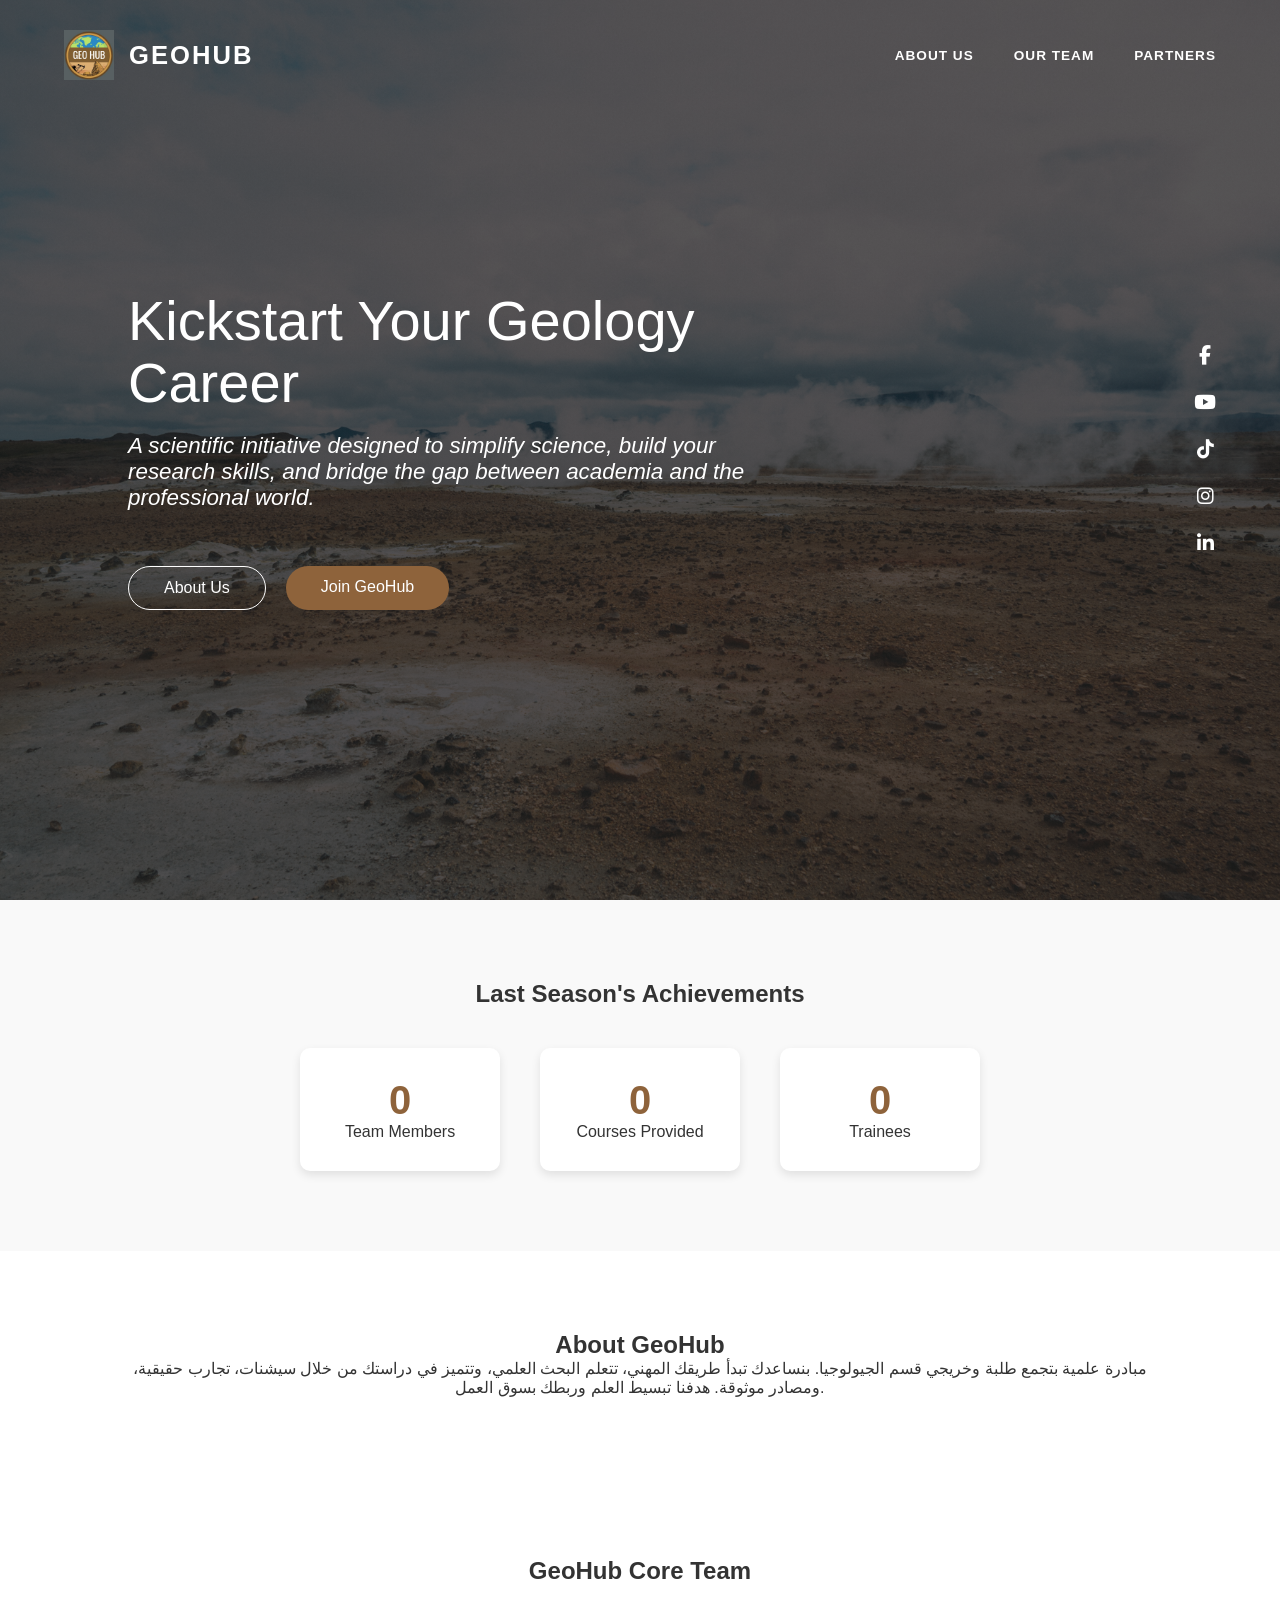
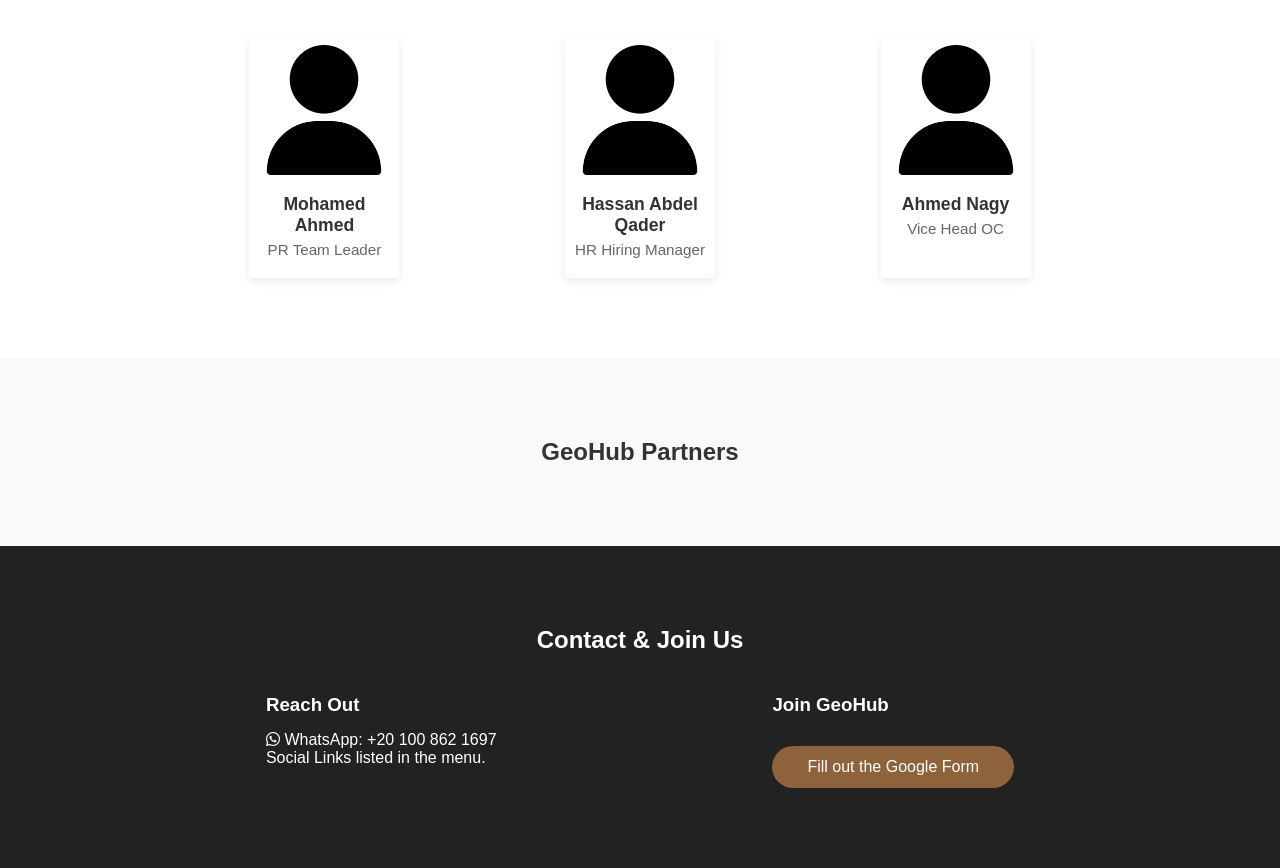
==== index.html @ 2fdb98d0 "Update" ====
<!doctype html>
<html lang="en">
  <head>
    <meta charset="UTF-8" />
    <meta name="viewport" content="width=device-width, initial-scale=1.0" />
    <title>GeoHub</title>
    <link rel="stylesheet" href="style.css" />
    <link
      rel="stylesheet"
      href="https://cdnjs.cloudflare.com/ajax/libs/font-awesome/6.4.0/css/all.min.css"
    />
  </head>
  <body>
    <section class="hero" id="home">
      <header class="navbar">
        <div class="logo-container">
          <img src="assets/logo.png" alt="GeoHub Logo" class="logo" />
          <span class="brand-name">GEOHUB</span>
        </div>

        <nav>
          <ul>
            <li><a href="#about">ABOUT US</a></li>
            <li><a href="#team">OUR TEAM</a></li>
            <li><a href="#partners">PARTNERS</a></li>
          </ul>
        </nav>
      </header>

      <div class="hero-content">
        <h1>Kickstart Your Geology Career</h1>
        <p>
          A scientific initiative designed to simplify science, build your
          research skills, and bridge the gap between academia and the
          professional world.
        </p>
        <div class="hero-buttons">
          <a href="#about" class="btn btn-outline">About Us</a>
          <a href="#join" class="btn btn-solid">Join GeoHub</a>
        </div>
      </div>

      <div class="social-sidebar">
        <a href="https://www.facebook.com/profile.php?id=61573120872446"
          ><i class="fab fa-facebook-f"></i
        ></a>
        <a href="https://www.youtube.com/@geohub-t8i"
          ><i class="fab fa-youtube"></i
        ></a>
        <a href="https://www.tiktok.com/@geohubpage?_r=1&_t=ZS-93oJaOiJ4p3"
          ><i class="fab fa-tiktok"></i
        ></a>
        <a href="https://www.instagram.com/geohubpage_"
          ><i class="fab fa-instagram"></i
        ></a>
        <a
          href="https://www.linkedin.com/company/geohub-page/posts/?feedView=all"
          ><i class="fab fa-linkedin-in"></i
        ></a>
      </div>
    </section>

    <section id="achievements" class="content-section">
      <h2>Last Season's Achievements</h2>
      <div class="stats-grid">
        <div class="stat-card">
          <h3>0</h3>
          <p>Team Members</p>
        </div>
        <div class="stat-card">
          <h3>0</h3>
          <p>Courses Provided</p>
        </div>
        <div class="stat-card">
          <h3>0</h3>
          <p>Trainees</p>
        </div>
      </div>
    </section>

    <section id="about" class="content-section bg-light">
      <h2>About GeoHub</h2>
      <p>
        مبادرة علمية بتجمع طلبة وخريجي قسم الجيولوجيا. بنساعدك تبدأ طريقك
        المهني، تتعلم البحث العلمي، وتتميز في دراستك من خلال سيشنات، تجارب
        حقيقية، ومصادر موثوقة. هدفنا تبسيط العلم وربطك بسوق العمل.
      </p>
    </section>

    <section id="team" class="content-section bg-light">
      <h2>GeoHub Core Team</h2>

      <div class="team-grid">
        <div class="team-card">
          <img src="assets/member.png" alt="Nour Daklash" />
          <div class="card-info">
            <p class="member-name">Mohamed Ahmed</p>
            <p class="member-role">PR Team Leader</p>
          </div>
        </div>

        <div class="team-card">
          <img src="assets/member.png" alt="Hassan Abdel Qader" />
          <div class="card-info">
            <p class="member-name">Hassan Abdel Qader</p>
            <p class="member-role">HR Hiring Manager</p>
          </div>
        </div>

        <div class="team-card">
          <img src="assets/member.png" alt="Ahmed Nagy" />
          <div class="card-info">
            <p class="member-name">Ahmed Nagy</p>
            <p class="member-role">Vice head OC</p>
          </div>
        </div>
      </div>
    </section>

    <section id="partners" class="content-section">
      <h2>GeoHub Partners</h2>
      <p></p>
    </section>

    <section id="join" class="content-section bg-dark">
      <h2>Contact & Join Us</h2>
      <div class="contact-container">
        <div class="contact-info">
          <h3>Reach Out</h3>
          <p><i class="fab fa-whatsapp"></i> WhatsApp: +20 100 862 1697</p>
          <p>Social Links listed in the menu.</p>
        </div>
        <div class="join-form">
          <h3>Join GeoHub</h3>
          <a href="YOUR_GOOGLE_FORM_LINK" target="_blank" class="btn btn-solid"
            >Fill out the Google Form</a
          >
        </div>
      </div>
    </section>

    <script src="script.js"></script>
  </body>
</html>
---- style.css ----
/* --- GEOHUB COLOR PALETTE --- */
:root {
  --geo-brown: #8e633b; /* Primary text banner background from logo */
  --geo-brown-dark: #664629; /* Darker brown for hover states */
  --geo-green: #85c341; /* Globe green */
  --geo-tan: #d2a77a; /* Desert sand */
  --text-light: #ffffff;
  --dark-overlay: rgba(30, 30, 30, 0.75);
}

/* --- BASE STYLES --- */
* {
  margin: 0;
  padding: 0;
  box-sizing: border-box;
  font-family: "Segoe UI", Roboto, Helvetica, Arial, sans-serif;
}

html {
  scroll-behavior: smooth;
}

body {
  background-color: #f9f9f9;
  color: #333;
}

/* --- HERO SECTION --- */
.hero {
  height: 100vh;
  /* Add a background image to your assets folder to complete this look */
  background:
    linear-gradient(var(--dark-overlay), var(--dark-overlay)),
    url("assets/hero-bg.jpg") center/cover no-repeat;
  background-color: #2c2c2c; /* Fallback color */
  position: relative;
  display: flex;
  align-items: center;
  padding: 0 10%;
}

/* --- NAVBAR --- */
.navbar {
  position: absolute;
  top: 0;
  left: 0;
  width: 100%;
  display: flex;
  justify-content: space-between;
  align-items: center;
  padding: 30px 5%;
  z-index: 100;
}

.logo-container {
  display: flex;
  align-items: center;
  gap: 15px;
  color: var(--text-light);
}

.logo {
  height: 50px;
  width: auto;
}

.brand-name {
  font-size: 1.6rem;
  font-weight: 600;
  letter-spacing: 2px;
}

nav ul {
  display: flex;
  list-style: none;
  gap: 40px;
}

nav a {
  text-decoration: none;
  color: var(--text-light);
  font-weight: 600;
  font-size: 0.85rem;
  letter-spacing: 1px;
  transition: color 0.3s ease;
}

nav a:hover {
  color: var(--geo-brown); /* Replaces the pink hover from the reference */
}

.search-icon i {
  color: var(--text-light);
  font-size: 1.3rem;
  cursor: pointer;
  transition: color 0.3s ease;
}

.search-icon i:hover {
  color: var(--geo-brown);
}

/* --- HERO CONTENT --- */
.hero-content {
  max-width: 650px;
  color: var(--text-light);
  z-index: 10;
}

.hero-content h1 {
  font-size: 3.5rem;
  font-weight: 400;
  margin-bottom: 20px;
  line-height: 1.1;
}

.hero-content p {
  font-size: 1.4rem;
  font-style: italic;
  margin-bottom: 40px;
  font-weight: 300;
}

.hero-buttons {
  display: flex;
  gap: 20px;
}

.btn {
  display: inline-block; /* This fixes the overlap */
  margin-top: 15px; /* Adds breathing room above the button */
  padding: 12px 35px;
  border-radius: 30px;
  text-decoration: none;
  font-weight: 500;
  font-size: 1rem;
  transition: all 0.3s ease;
  cursor: pointer;
}

.contact-info h3,
.join-form h3 {
  margin-bottom: 15px;
}

.btn-outline {
  border: 1px solid var(--text-light);
  color: var(--text-light);
  background: transparent;
}

.btn-outline:hover {
  background: var(--text-light);
  color: var(--geo-brown-dark);
}

.btn-solid {
  background: var(--geo-brown);
  color: var(--text-light);
  border: none;
}

.btn-solid:hover {
  background: var(--geo-brown-dark);
}

/* --- SOCIAL SIDEBAR --- */
.social-sidebar {
  position: absolute;
  right: 5%;
  top: 50%;
  transform: translateY(-50%);
  display: flex;
  flex-direction: column;
  gap: 25px;
  z-index: 10;
}

.social-sidebar a {
  color: var(--text-light);
  font-size: 1.2rem;
  text-align: center;
  transition: color 0.3s ease;
}

.social-sidebar a:hover {
  color: var(--geo-brown);
}

/* --- CONTENT SECTIONS SKELETON --- */
.content-section {
  padding: 80px 10%;
  text-align: center;
}

.bg-light {
  background-color: #fff;
}
.bg-dark {
  background-color: #222;
  color: #fff;
}

.stats-grid {
  display: flex;
  justify-content: center;
  gap: 40px;
  margin-top: 40px;
}

.stat-card {
  background: #fff;
  padding: 30px;
  border-radius: 10px;
  box-shadow: 0 4px 10px rgba(0, 0, 0, 0.1);
  min-width: 200px;
}

.stat-card h3 {
  font-size: 2.5rem;
  color: var(--geo-brown);
}

.contact-container {
  display: flex;
  justify-content: space-around;
  margin-top: 40px;
  text-align: left;
}

/* --- OUR TEAM SECTION (Right-Sized cards) --- */
.team-grid {
  display: grid;
  /* Lower the minmax to make cards scale down */
  grid-template-columns: repeat(auto-fit, minmax(150px, 1fr));
  gap: 25px; /* Slightly tighter gap */
  margin-top: 50px;
  padding: 0 5%;
}

.team-card {
  background-color: #ffffff;
  /* top/sides, bottom padding */
  padding: 10px 10px 20px 10px;
  box-shadow: 0 4px 10px rgba(0, 0, 0, 0.08);
  border-radius: 4px;
  text-align: center;
  transition:
    transform 0.3s ease,
    box-shadow 0.3s ease;

  max-width: 150px;
  height: auto; /* <-- This lets the white card expand to fit the text */
  margin: 0 auto;
}

/* Adds a slight lift effect when you hover over a card */
.team-card:hover {
  transform: translateY(-3px); /* Subtle lift */
  box-shadow: 0 8px 15px rgba(0, 0, 0, 0.15);
}

.team-card img {
  /* Scale the image significantly within the card */
  width: 100%;
  aspect-ratio: 1 / 1;
  object-fit: cover;
  border-radius: 2px;
  margin-bottom: 10px; /* Reduced margin */
}

.member-name {
  font-weight: 700;
  font-size: 0.9rem; /* Smaller font for a smaller card */
  color: #333;
  margin-bottom: 3px;
}

.member-role {
  font-weight: 400;
  font-size: 0.8rem; /* Smaller font for a smaller card */
  color: #666;
  text-transform: capitalize;
}
/* Adds a slight lift effect when you hover over a card */
.team-card:hover {
  transform: translateY(-5px);
  box-shadow: 0 8px 15px rgba(0, 0, 0, 0.15);
}

.team-card img {
  width: 100%;
  aspect-ratio: 1 / 1; /* Forces the image into a perfect square */
  object-fit: cover; /* Ensures the image fills the square without stretching */
  border-radius: 2px;
  margin-bottom: 15px;
}

.member-name {
  font-weight: 700; /* Bold */
  font-size: 1.1rem;
  color: #333;
  margin-bottom: 5px;
}

.member-role {
  font-weight: 400; /* Normal */
  font-size: 0.95rem;
  color: #666;
  text-transform: capitalize;
}

/* =========================================
   RESPONSIVE DESIGN (Tablets & Phones)
   ========================================= */
@media (max-width: 768px) {
  /* Reduce overall page padding so content isn't squeezed */
  .hero,
  .content-section {
    padding-left: 5%;
    padding-right: 5%;
  }

  /* Make the Navbar stack vertically */
  .navbar {
    flex-direction: column;
    gap: 20px;
    padding-top: 20px;
  }

  /* Shrink Hero Text */
  .hero-content h1 {
    font-size: 2.2rem;
    margin-top: 80px; /* Pushes text down below the stacked navbar */
  }

  .hero-content p {
    font-size: 1.1rem;
    margin-bottom: 25px;
  }

  /* Stack Hero Buttons */
  .hero-buttons {
    flex-direction: column;
    gap: 15px;
  }

  .btn {
    width: 100%;
    text-align: center;
  }

  /* Move the Social Sidebar from the right edge to the bottom middle */
  .social-sidebar {
    top: auto;
    bottom: 30px;
    right: 50%;
    transform: translateX(50%);
    flex-direction: row;
    gap: 20px;
  }

  /* Stack the Achievement Stats */
  .stats-grid {
    flex-direction: column;
    align-items: center;
    gap: 20px;
  }

  .stat-card {
    width: 100%;
    max-width: 300px; /* Keeps cards from stretching too wide on phones */
  }

  /* Stack the Contact Form and Info */
  .contact-container {
    flex-direction: column;
    gap: 40px;
    text-align: center;
  }

  /* Team Grid is already using auto-fit, but let's tighten the gap for mobile */
  .team-grid {
    gap: 15px;
  }
}
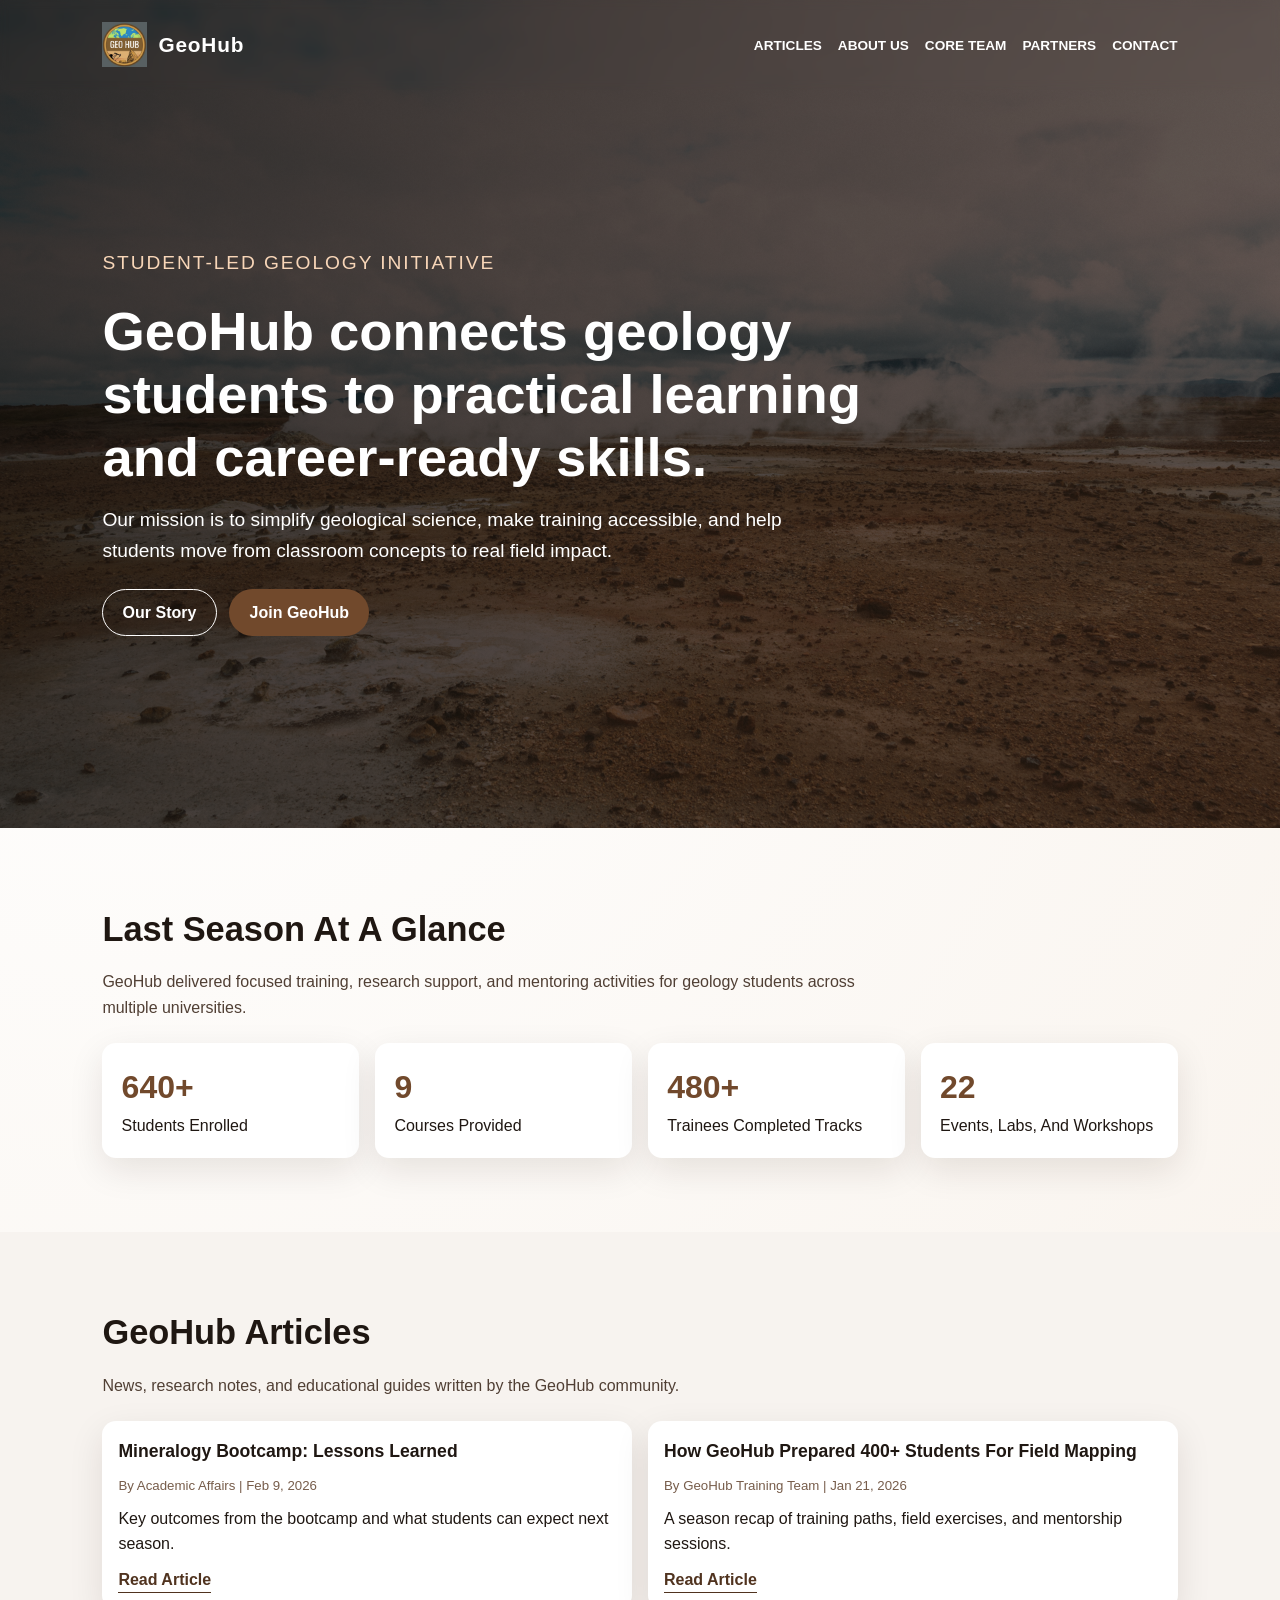
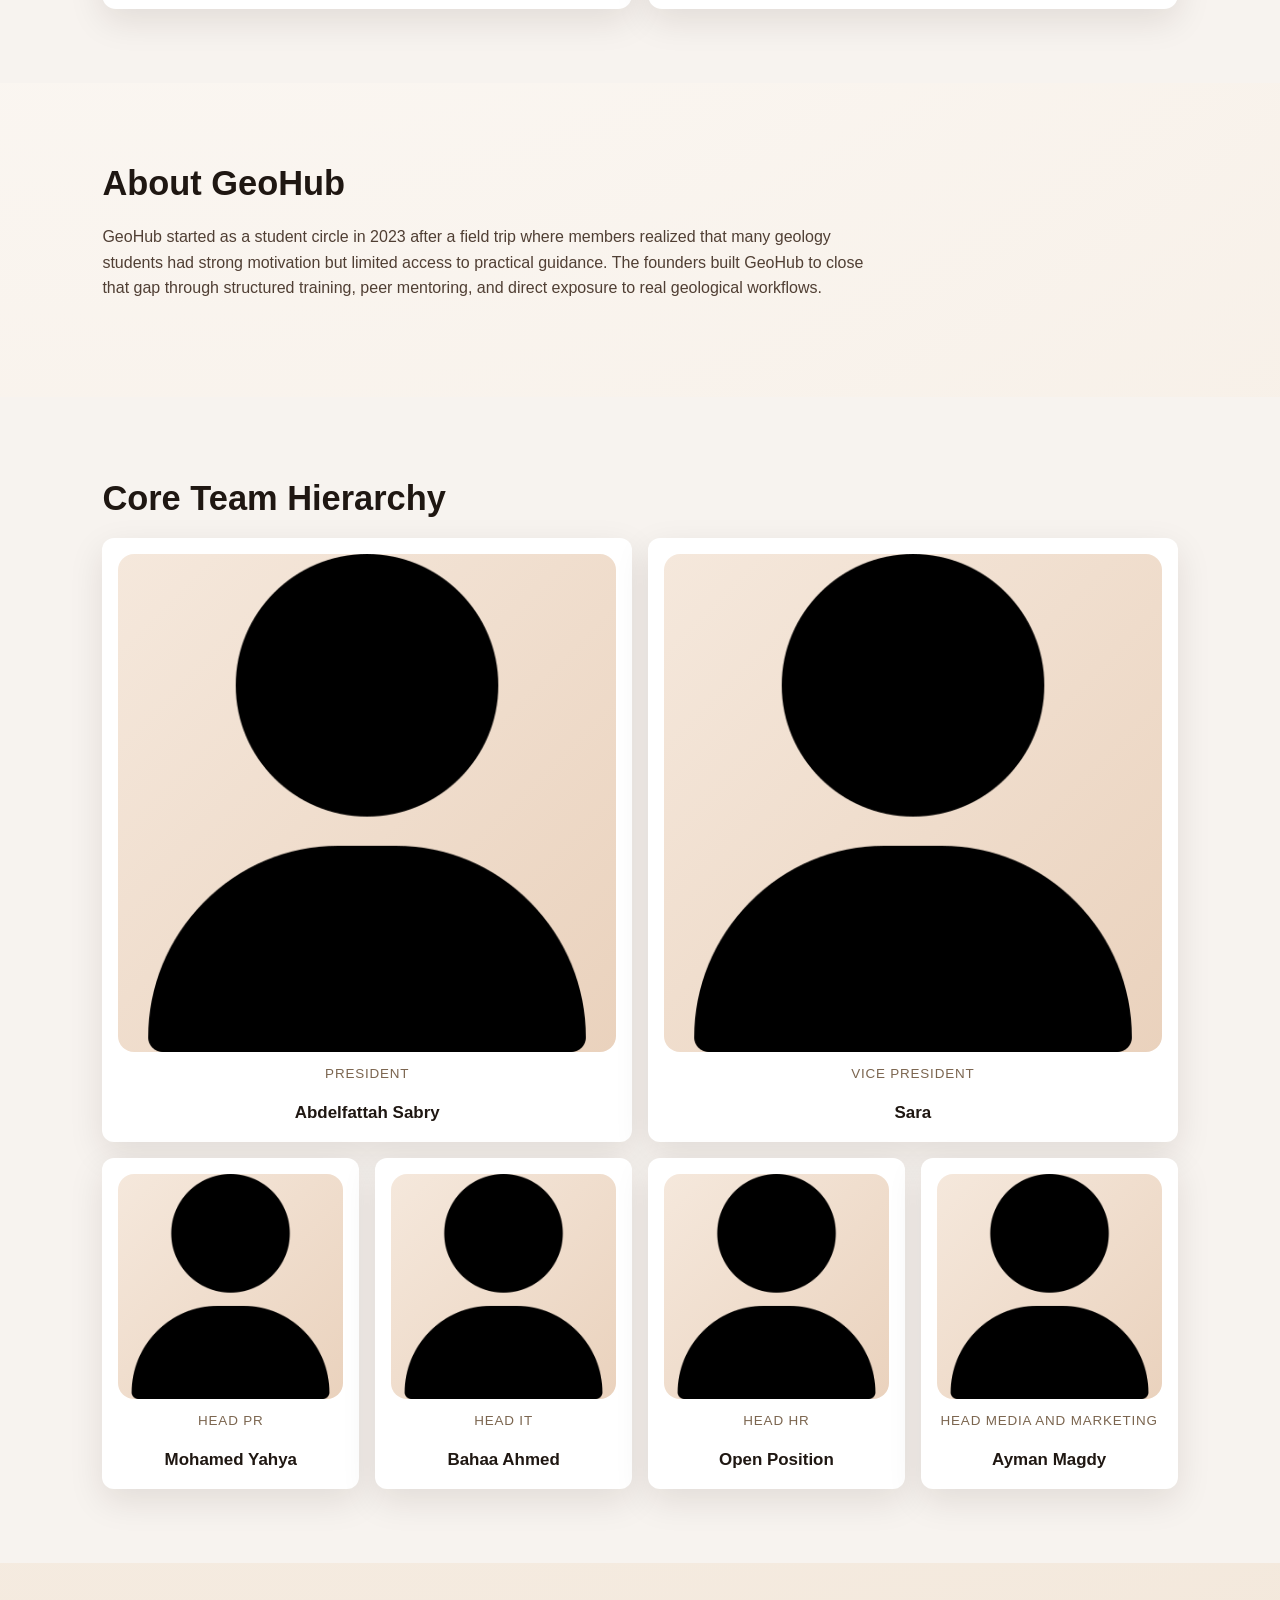
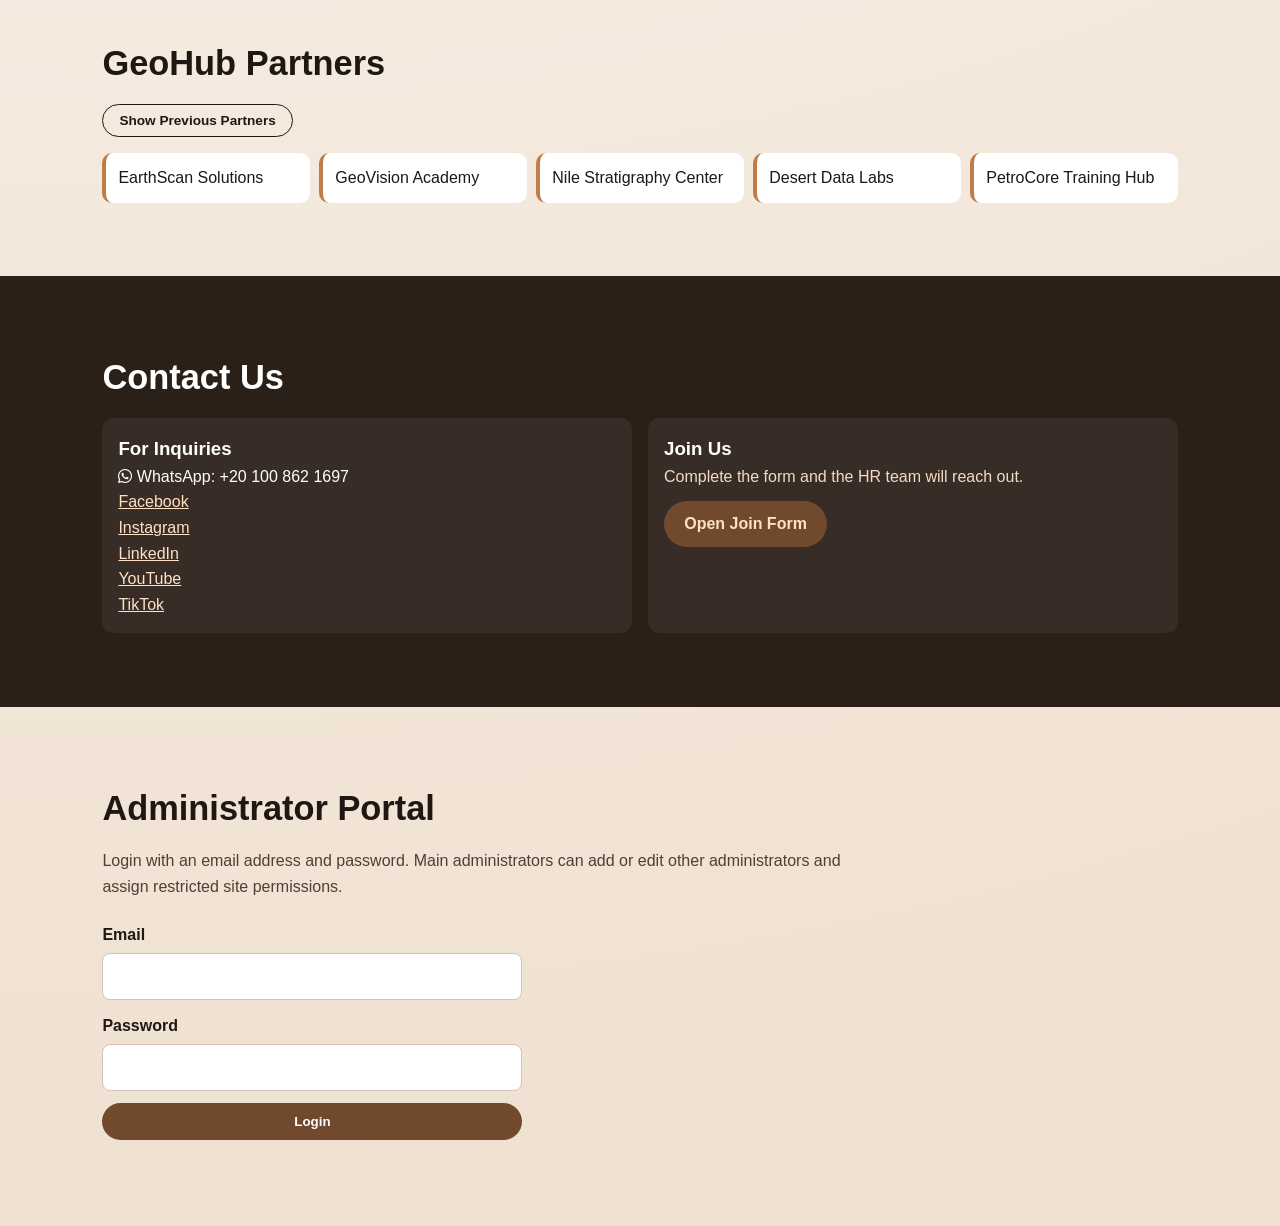
==== commit 71044b9b: "changes in admin privileges" ====
--- a/index.html
+++ b/index.html
@@ -15,126 +15,368 @@
       <header class="navbar">
         <div class="logo-container">
           <img src="assets/logo.png" alt="GeoHub Logo" class="logo" />
-          <span class="brand-name">GEOHUB</span>
+          <span class="brand-name">GeoHub</span>
         </div>
 
         <nav>
           <ul>
-            <li><a href="#about">ABOUT US</a></li>
-            <li><a href="#team">OUR TEAM</a></li>
-            <li><a href="#partners">PARTNERS</a></li>
+            <li><a href="#articles">Articles</a></li>
+            <li><a href="#about">About Us</a></li>
+            <li><a href="#team">Core Team</a></li>
+            <li><a href="#partners">Partners</a></li>
+            <li><a href="#contact">Contact</a></li>
           </ul>
         </nav>
       </header>
 
       <div class="hero-content">
-        <h1>Kickstart Your Geology Career</h1>
+        <p class="eyebrow">Student-Led Geology Initiative</p>
+        <h1>
+          GeoHub connects geology students to practical learning and
+          career-ready skills.
+        </h1>
         <p>
-          A scientific initiative designed to simplify science, build your
-          research skills, and bridge the gap between academia and the
-          professional world.
+          Our mission is to simplify geological science, make training
+          accessible, and help students move from classroom concepts to real
+          field impact.
         </p>
         <div class="hero-buttons">
-          <a href="#about" class="btn btn-outline">About Us</a>
+          <a href="#about" class="btn btn-outline">Our Story</a>
           <a href="#join" class="btn btn-solid">Join GeoHub</a>
         </div>
       </div>
-
-      <div class="social-sidebar">
-        <a href="https://www.facebook.com/profile.php?id=61573120872446"
-          ><i class="fab fa-facebook-f"></i
-        ></a>
-        <a href="https://www.youtube.com/@geohub-t8i"
-          ><i class="fab fa-youtube"></i
-        ></a>
-        <a href="https://www.tiktok.com/@geohubpage?_r=1&_t=ZS-93oJaOiJ4p3"
-          ><i class="fab fa-tiktok"></i
-        ></a>
-        <a href="https://www.instagram.com/geohubpage_"
-          ><i class="fab fa-instagram"></i
-        ></a>
-        <a
-          href="https://www.linkedin.com/company/geohub-page/posts/?feedView=all"
-          ><i class="fab fa-linkedin-in"></i
-        ></a>
+    </section>
+
+    <section id="achievements" class="content-section">
+      <h2>Last Season At A Glance</h2>
+      <p class="section-copy">
+        GeoHub delivered focused training, research support, and mentoring
+        activities for geology students across multiple universities.
+      </p>
+      <div id="stats-grid" class="stats-grid"></div>
+    </section>
+
+    <section id="articles" class="content-section bg-light">
+      <div class="section-header">
+        <h2>GeoHub Articles</h2>
+        <p class="section-copy">
+          News, research notes, and educational guides written by the GeoHub
+          community.
+        </p>
       </div>
-    </section>
-
-    <section id="achievements" class="content-section">
-      <h2>Last Season's Achievements</h2>
-      <div class="stats-grid">
-        <div class="stat-card">
-          <h3>0</h3>
-          <p>Team Members</p>
-        </div>
-        <div class="stat-card">
-          <h3>0</h3>
-          <p>Courses Provided</p>
-        </div>
-        <div class="stat-card">
-          <h3>0</h3>
-          <p>Trainees</p>
-        </div>
-      </div>
-    </section>
-
-    <section id="about" class="content-section bg-light">
+      <div id="articles-list" class="articles-grid"></div>
+      <p id="no-articles" class="muted" hidden>No articles published yet.</p>
+    </section>
+
+    <section id="about" class="content-section">
       <h2>About GeoHub</h2>
-      <p>
-        مبادرة علمية بتجمع طلبة وخريجي قسم الجيولوجيا. بنساعدك تبدأ طريقك
-        المهني، تتعلم البحث العلمي، وتتميز في دراستك من خلال سيشنات، تجارب
-        حقيقية، ومصادر موثوقة. هدفنا تبسيط العلم وربطك بسوق العمل.
+      <p class="section-copy">
+        GeoHub started as a student circle in 2023 after a field trip where
+        members realized that many geology students had strong motivation but
+        limited access to practical guidance. The founders built GeoHub to close
+        that gap through structured training, peer mentoring, and direct
+        exposure to real geological workflows.
       </p>
     </section>
 
     <section id="team" class="content-section bg-light">
-      <h2>GeoHub Core Team</h2>
-
-      <div class="team-grid">
-        <div class="team-card">
-          <img src="assets/member.png" alt="Nour Daklash" />
-          <div class="card-info">
-            <p class="member-name">Mohamed Ahmed</p>
-            <p class="member-role">PR Team Leader</p>
-          </div>
-        </div>
-
-        <div class="team-card">
-          <img src="assets/member.png" alt="Hassan Abdel Qader" />
-          <div class="card-info">
-            <p class="member-name">Hassan Abdel Qader</p>
-            <p class="member-role">HR Hiring Manager</p>
-          </div>
-        </div>
-
-        <div class="team-card">
-          <img src="assets/member.png" alt="Ahmed Nagy" />
-          <div class="card-info">
-            <p class="member-name">Ahmed Nagy</p>
-            <p class="member-role">Vice head OC</p>
-          </div>
-        </div>
-      </div>
+      <h2>Core Team Hierarchy</h2>
+      <div id="team-grid" class="team-grid"></div>
     </section>
 
     <section id="partners" class="content-section">
       <h2>GeoHub Partners</h2>
-      <p></p>
-    </section>
-
-    <section id="join" class="content-section bg-dark">
-      <h2>Contact & Join Us</h2>
+      <button
+        id="partners-toggle"
+        class="btn btn-outline btn-small"
+        type="button"
+        aria-expanded="false"
+      >
+        Show Previous Partners
+      </button>
+      <ul id="partners-list" class="partners-list" hidden>
+        <li>EarthScan Solutions</li>
+        <li>GeoVision Academy</li>
+        <li>Nile Stratigraphy Center</li>
+        <li>Desert Data Labs</li>
+        <li>PetroCore Training Hub</li>
+      </ul>
+    </section>
+
+    <section id="contact" class="content-section bg-dark">
+      <h2>Contact Us</h2>
       <div class="contact-container">
         <div class="contact-info">
-          <h3>Reach Out</h3>
+          <h3>For Inquiries</h3>
           <p><i class="fab fa-whatsapp"></i> WhatsApp: +20 100 862 1697</p>
-          <p>Social Links listed in the menu.</p>
-        </div>
-        <div class="join-form">
-          <h3>Join GeoHub</h3>
-          <a href="YOUR_GOOGLE_FORM_LINK" target="_blank" class="btn btn-solid"
-            >Fill out the Google Form</a
+          <p>
+            <a
+              href="https://www.facebook.com/profile.php?id=61573120872446"
+              target="_blank"
+              rel="noreferrer"
+              >Facebook</a
+            >
+          </p>
+          <p>
+            <a
+              href="https://www.instagram.com/geohubpage_"
+              target="_blank"
+              rel="noreferrer"
+              >Instagram</a
+            >
+          </p>
+          <p>
+            <a
+              href="https://www.linkedin.com/company/geohub-page/posts/?feedView=all"
+              target="_blank"
+              rel="noreferrer"
+              >LinkedIn</a
+            >
+          </p>
+          <p>
+            <a
+              href="https://www.youtube.com/@geohub-t8i"
+              target="_blank"
+              rel="noreferrer"
+              >YouTube</a
+            >
+          </p>
+          <p>
+            <a
+              href="https://www.tiktok.com/@geohubpage?_r=1&_t=ZS-93oJaOiJ4p3"
+              target="_blank"
+              rel="noreferrer"
+              >TikTok</a
+            >
+          </p>
+        </div>
+        <div id="join" class="join-form">
+          <h3>Join Us</h3>
+          <p class="muted-light">
+            Complete the form and the HR team will reach out.
+          </p>
+          <a
+            href="https://forms.gle/example"
+            target="_blank"
+            rel="noreferrer"
+            class="btn btn-solid"
+            >Open Join Form</a
           >
+        </div>
+      </div>
+    </section>
+
+    <section id="admin" class="content-section">
+      <h2>Administrator Portal</h2>
+      <p class="section-copy">
+        Login with an email address and password. Main administrators can add or
+        edit other administrators and assign restricted site permissions.
+      </p>
+
+      <form id="admin-login" class="admin-login" autocomplete="off">
+        <label>
+          Email
+          <input type="email" id="admin-email" required />
+        </label>
+        <label>
+          Password
+          <input type="password" id="admin-password" required />
+        </label>
+        <button class="btn btn-solid" type="submit">Login</button>
+        <p id="login-message" class="muted"></p>
+      </form>
+
+      <div id="admin-panel" class="admin-panel" hidden>
+        <div class="admin-head">
+          <div>
+            <h3>Administrator Dashboard</h3>
+            <p id="admin-session-summary" class="muted"></p>
+          </div>
+          <button
+            id="logout-admin"
+            class="btn btn-outline btn-small"
+            type="button"
+          >
+            Logout
+          </button>
+        </div>
+        <div id="admin-permissions" class="permission-badges"></div>
+
+        <div class="admin-dashboard">
+          <section id="admin-admins-section" class="admin-card" hidden>
+            <div class="section-header">
+              <div>
+                <h3>Manage Administrators</h3>
+                <p class="section-copy">
+                  Only the two main administrators can create or edit other
+                  administrators.
+                </p>
+              </div>
+            </div>
+            <form id="admin-form" class="admin-form" autocomplete="off">
+              <input type="hidden" id="admin-record-id" />
+              <label>
+                Full Name
+                <input type="text" id="admin-name" required />
+              </label>
+              <label>
+                Email
+                <input type="email" id="admin-email-input" required />
+              </label>
+              <label>
+                Password
+                <input type="password" id="admin-new-password" />
+              </label>
+              <div class="permission-grid" id="permission-grid">
+                <label
+                  ><input type="checkbox" id="perm-articles" /> Articles</label
+                >
+                <label
+                  ><input type="checkbox" id="perm-stats" /> Statistics</label
+                >
+                <label
+                  ><input type="checkbox" id="perm-team" /> Team
+                  hierarchy</label
+                >
+                <label
+                  ><input type="checkbox" id="perm-partners" /> Partners</label
+                >
+              </div>
+              <div class="form-actions">
+                <button class="btn btn-solid" type="submit">
+                  Save Administrator
+                </button>
+                <button
+                  id="reset-admin-form"
+                  class="btn btn-outline"
+                  type="button"
+                >
+                  Clear
+                </button>
+              </div>
+              <p id="admin-form-message" class="muted"></p>
+            </form>
+            <h3>Current Administrators</h3>
+            <ul id="admin-list" class="admin-list"></ul>
+          </section>
+
+          <section id="admin-articles-section" class="admin-card" hidden>
+            <div class="section-header">
+              <div>
+                <h3>Manage Articles</h3>
+                <p class="section-copy">
+                  Add, edit, and remove published articles.
+                </p>
+              </div>
+            </div>
+            <form id="article-form" class="editor-form" autocomplete="off">
+              <input type="hidden" id="article-id" />
+              <label>
+                Title
+                <input type="text" id="article-title" required />
+              </label>
+              <label>
+                Author
+                <input type="text" id="article-author" required />
+              </label>
+              <label>
+                Summary
+                <textarea id="article-summary" rows="3" required></textarea>
+              </label>
+              <label>
+                Full Article Content
+                <textarea id="article-content" rows="8" required></textarea>
+              </label>
+              <div class="form-actions">
+                <button class="btn btn-solid" type="submit">
+                  Save Article
+                </button>
+                <button id="reset-form" class="btn btn-outline" type="button">
+                  Clear
+                </button>
+              </div>
+            </form>
+            <h3>Current Articles</h3>
+            <ul id="admin-article-list" class="admin-list"></ul>
+          </section>
+
+          <section id="admin-stats-section" class="admin-card" hidden>
+            <div class="section-header">
+              <div>
+                <h3>Update Statistics</h3>
+                <p class="section-copy">
+                  Edit the headline numbers shown near the top of the page.
+                </p>
+              </div>
+            </div>
+            <form id="stats-form" class="editor-form" autocomplete="off">
+              <label>
+                Students Enrolled
+                <input type="text" id="stat-students" required />
+              </label>
+              <label>
+                Courses Provided
+                <input type="text" id="stat-courses" required />
+              </label>
+              <label>
+                Trainees Completed Tracks
+                <input type="text" id="stat-trainees" required />
+              </label>
+              <label>
+                Events, Labs, And Workshops
+                <input type="text" id="stat-events" required />
+              </label>
+              <div class="form-actions">
+                <button class="btn btn-solid" type="submit">
+                  Save Statistics
+                </button>
+              </div>
+              <p id="stats-form-message" class="muted"></p>
+            </form>
+          </section>
+
+          <section id="admin-team-section" class="admin-card" hidden>
+            <div class="section-header">
+              <div>
+                <h3>Update Team Hierarchy</h3>
+                <p class="section-copy">
+                  Update the six fixed core roles, their names, and their
+                  pictures. Only the two main administrators can edit this
+                  section.
+                </p>
+              </div>
+            </div>
+            <form id="team-form" class="editor-form" autocomplete="off">
+              <div id="team-editor-list" class="editor-list"></div>
+              <div class="form-actions">
+                <button class="btn btn-solid" type="submit">Save Team</button>
+              </div>
+              <p id="team-form-message" class="muted"></p>
+            </form>
+          </section>
+
+          <section id="admin-partners-section" class="admin-card" hidden>
+            <div class="section-header">
+              <div>
+                <h3>Update Partners</h3>
+                <p class="section-copy">
+                  Edit the partner names shown on the public site.
+                </p>
+              </div>
+            </div>
+            <form id="partners-form" class="editor-form" autocomplete="off">
+              <div id="partners-editor-list" class="editor-list"></div>
+              <div class="form-actions">
+                <button id="add-partner" class="btn btn-outline" type="button">
+                  Add Partner
+                </button>
+                <button class="btn btn-solid" type="submit">
+                  Save Partners
+                </button>
+              </div>
+              <p id="partners-form-message" class="muted"></p>
+            </form>
+          </section>
         </div>
       </div>
     </section>
--- a/style.css
+++ b/style.css
@@ -1,19 +1,18 @@
-/* --- GEOHUB COLOR PALETTE --- */
 :root {
-  --geo-brown: #8e633b; /* Primary text banner background from logo */
-  --geo-brown-dark: #664629; /* Darker brown for hover states */
-  --geo-green: #85c341; /* Globe green */
-  --geo-tan: #d2a77a; /* Desert sand */
-  --text-light: #ffffff;
-  --dark-overlay: rgba(30, 30, 30, 0.75);
-}
-
-/* --- BASE STYLES --- */
+  --geo-sand: #efe0cf;
+  --geo-brown: #71492c;
+  --geo-brown-dark: #50331f;
+  --geo-clay: #bf7d49;
+  --geo-ink: #1f1712;
+  --geo-stone: #f7f3ef;
+  --geo-white: #fff;
+  --geo-shadow: 0 12px 35px rgba(38, 23, 13, 0.1);
+}
+
 * {
+  box-sizing: border-box;
   margin: 0;
   padding: 0;
-  box-sizing: border-box;
-  font-family: "Segoe UI", Roboto, Helvetica, Arial, sans-serif;
 }
 
 html {
@@ -21,366 +20,623 @@
 }
 
 body {
-  background-color: #f9f9f9;
-  color: #333;
-}
-
-/* --- HERO SECTION --- */
+  font-family: "Segoe UI", Tahoma, Geneva, Verdana, sans-serif;
+  color: var(--geo-ink);
+  background: radial-gradient(circle at 10% 10%, #fff, var(--geo-sand));
+  line-height: 1.6;
+}
+
 .hero {
-  height: 100vh;
-  /* Add a background image to your assets folder to complete this look */
+  min-height: 92vh;
   background:
-    linear-gradient(var(--dark-overlay), var(--dark-overlay)),
+    linear-gradient(125deg, rgba(18, 13, 9, 0.84), rgba(42, 27, 17, 0.68)),
     url("assets/hero-bg.jpg") center/cover no-repeat;
-  background-color: #2c2c2c; /* Fallback color */
+  color: var(--geo-white);
   position: relative;
   display: flex;
   align-items: center;
-  padding: 0 10%;
-}
-
-/* --- NAVBAR --- */
+  padding: 8.5rem 8% 5rem;
+}
+
 .navbar {
   position: absolute;
   top: 0;
   left: 0;
-  width: 100%;
-  display: flex;
+  right: 0;
+  padding: 1.4rem 8%;
+  display: flex;
+  align-items: center;
   justify-content: space-between;
-  align-items: center;
-  padding: 30px 5%;
-  z-index: 100;
+  backdrop-filter: blur(4px);
 }
 
 .logo-container {
   display: flex;
   align-items: center;
-  gap: 15px;
-  color: var(--text-light);
+  gap: 0.7rem;
 }
 
 .logo {
-  height: 50px;
-  width: auto;
+  width: 2.8rem;
+  height: 2.8rem;
+  object-fit: contain;
 }
 
 .brand-name {
-  font-size: 1.6rem;
+  font-size: 1.3rem;
+  font-weight: 700;
+  letter-spacing: 0.04em;
+}
+
+nav ul {
+  list-style: none;
+  display: flex;
+  flex-wrap: wrap;
+  gap: 1rem;
+}
+
+nav a {
+  color: var(--geo-white);
+  text-decoration: none;
+  font-size: 0.85rem;
   font-weight: 600;
-  letter-spacing: 2px;
-}
-
-nav ul {
-  display: flex;
-  list-style: none;
-  gap: 40px;
-}
-
-nav a {
+  text-transform: uppercase;
+  padding-bottom: 0.1rem;
+  border-bottom: 2px solid transparent;
+  transition: border-color 0.2s ease;
+}
+
+nav a:hover {
+  border-color: var(--geo-clay);
+}
+
+.hero-content {
+  max-width: 52rem;
+}
+
+.eyebrow {
+  font-size: 0.86rem;
+  text-transform: uppercase;
+  letter-spacing: 0.1em;
+  margin-bottom: 0.9rem;
+  color: #f8d6b8;
+}
+
+.hero-content h1 {
+  font-size: clamp(2rem, 5vw, 3.4rem);
+  line-height: 1.15;
+  margin-bottom: 1rem;
+}
+
+.hero-content p {
+  font-size: clamp(1rem, 2vw, 1.2rem);
+  margin-bottom: 1.4rem;
+  max-width: 43rem;
+}
+
+.hero-buttons {
+  display: flex;
+  gap: 0.8rem;
+  flex-wrap: wrap;
+}
+
+.btn {
+  display: inline-flex;
+  align-items: center;
+  justify-content: center;
+  border-radius: 999px;
+  padding: 0.6rem 1.2rem;
+  font-weight: 600;
   text-decoration: none;
-  color: var(--text-light);
-  font-weight: 600;
-  font-size: 0.85rem;
-  letter-spacing: 1px;
-  transition: color 0.3s ease;
-}
-
-nav a:hover {
-  color: var(--geo-brown); /* Replaces the pink hover from the reference */
-}
-
-.search-icon i {
-  color: var(--text-light);
-  font-size: 1.3rem;
+  border: 1px solid transparent;
   cursor: pointer;
-  transition: color 0.3s ease;
-}
-
-.search-icon i:hover {
-  color: var(--geo-brown);
-}
-
-/* --- HERO CONTENT --- */
-.hero-content {
-  max-width: 650px;
-  color: var(--text-light);
-  z-index: 10;
-}
-
-.hero-content h1 {
-  font-size: 3.5rem;
-  font-weight: 400;
-  margin-bottom: 20px;
-  line-height: 1.1;
-}
-
-.hero-content p {
-  font-size: 1.4rem;
-  font-style: italic;
-  margin-bottom: 40px;
-  font-weight: 300;
-}
-
-.hero-buttons {
-  display: flex;
-  gap: 20px;
-}
-
-.btn {
-  display: inline-block; /* This fixes the overlap */
-  margin-top: 15px; /* Adds breathing room above the button */
-  padding: 12px 35px;
-  border-radius: 30px;
-  text-decoration: none;
-  font-weight: 500;
-  font-size: 1rem;
-  transition: all 0.3s ease;
-  cursor: pointer;
-}
-
-.contact-info h3,
-.join-form h3 {
-  margin-bottom: 15px;
-}
-
-.btn-outline {
-  border: 1px solid var(--text-light);
-  color: var(--text-light);
-  background: transparent;
-}
-
-.btn-outline:hover {
-  background: var(--text-light);
-  color: var(--geo-brown-dark);
+  transition: transform 0.2s ease;
+}
+
+.btn:hover {
+  transform: translateY(-1px);
 }
 
 .btn-solid {
   background: var(--geo-brown);
-  color: var(--text-light);
-  border: none;
+  color: var(--geo-white);
 }
 
 .btn-solid:hover {
   background: var(--geo-brown-dark);
 }
 
-/* --- SOCIAL SIDEBAR --- */
-.social-sidebar {
-  position: absolute;
-  right: 5%;
-  top: 50%;
-  transform: translateY(-50%);
+.btn-outline {
+  border-color: currentColor;
+  color: inherit;
+  background: transparent;
+}
+
+.btn-small {
+  font-size: 0.85rem;
+  padding: 0.5rem 1rem;
+}
+
+.content-section {
+  padding: 4.6rem 8%;
+}
+
+.content-section h2 {
+  font-size: clamp(1.5rem, 3.3vw, 2.15rem);
+  margin-bottom: 0.8rem;
+}
+
+.section-copy {
+  max-width: 48rem;
+  color: #503f34;
+  margin-bottom: 1.4rem;
+}
+
+.bg-light {
+  background: var(--geo-stone);
+}
+
+.bg-dark {
+  background: #2b2018;
+  color: var(--geo-white);
+}
+
+.stats-grid,
+.articles-grid,
+.team-grid {
+  display: grid;
+  gap: 1rem;
+}
+
+.stats-grid {
+  grid-template-columns: repeat(auto-fit, minmax(160px, 1fr));
+}
+
+.stat-card {
+  background: var(--geo-white);
+  border-radius: 14px;
+  box-shadow: var(--geo-shadow);
+  padding: 1.2rem;
+}
+
+.stat-card h3 {
+  color: var(--geo-brown);
+  font-size: 2rem;
+}
+
+.articles-grid {
+  grid-template-columns: repeat(auto-fit, minmax(220px, 1fr));
+}
+
+.article-card {
   display: flex;
   flex-direction: column;
-  gap: 25px;
-  z-index: 10;
-}
-
-.social-sidebar a {
-  color: var(--text-light);
-  font-size: 1.2rem;
+  gap: 0.6rem;
+  padding: 1rem;
+  border-radius: 14px;
+  background: var(--geo-white);
+  box-shadow: var(--geo-shadow);
+}
+
+.article-card h3 {
+  font-size: 1.1rem;
+}
+
+.article-meta {
+  font-size: 0.83rem;
+  color: #775d4b;
+}
+
+.read-more {
+  width: fit-content;
+  color: var(--geo-brown-dark);
+  font-weight: 700;
+  text-decoration: none;
+  border-bottom: 1px solid var(--geo-brown-dark);
+}
+
+.team-grid {
+  grid-template-columns: repeat(4, minmax(0, 1fr));
+}
+
+.team-card {
+  background: var(--geo-white);
+  border-radius: 12px;
+  box-shadow: var(--geo-shadow);
+  padding: 1rem;
+  display: grid;
+  gap: 0.7rem;
+  justify-items: center;
   text-align: center;
-  transition: color 0.3s ease;
-}
-
-.social-sidebar a:hover {
-  color: var(--geo-brown);
-}
-
-/* --- CONTENT SECTIONS SKELETON --- */
-.content-section {
-  padding: 80px 10%;
-  text-align: center;
-}
-
-.bg-light {
-  background-color: #fff;
-}
-.bg-dark {
-  background-color: #222;
-  color: #fff;
-}
-
-.stats-grid {
-  display: flex;
-  justify-content: center;
-  gap: 40px;
-  margin-top: 40px;
-}
-
-.stat-card {
-  background: #fff;
-  padding: 30px;
-  border-radius: 10px;
-  box-shadow: 0 4px 10px rgba(0, 0, 0, 0.1);
-  min-width: 200px;
-}
-
-.stat-card h3 {
-  font-size: 2.5rem;
-  color: var(--geo-brown);
-}
-
-.contact-container {
-  display: flex;
-  justify-content: space-around;
-  margin-top: 40px;
-  text-align: left;
-}
-
-/* --- OUR TEAM SECTION (Right-Sized cards) --- */
-.team-grid {
-  display: grid;
-  /* Lower the minmax to make cards scale down */
-  grid-template-columns: repeat(auto-fit, minmax(150px, 1fr));
-  gap: 25px; /* Slightly tighter gap */
-  margin-top: 50px;
-  padding: 0 5%;
-}
-
-.team-card {
-  background-color: #ffffff;
-  /* top/sides, bottom padding */
-  padding: 10px 10px 20px 10px;
-  box-shadow: 0 4px 10px rgba(0, 0, 0, 0.08);
-  border-radius: 4px;
-  text-align: center;
-  transition:
-    transform 0.3s ease,
-    box-shadow 0.3s ease;
-
-  max-width: 150px;
-  height: auto; /* <-- This lets the white card expand to fit the text */
-  margin: 0 auto;
-}
-
-/* Adds a slight lift effect when you hover over a card */
-.team-card:hover {
-  transform: translateY(-3px); /* Subtle lift */
-  box-shadow: 0 8px 15px rgba(0, 0, 0, 0.15);
-}
-
-.team-card img {
-  /* Scale the image significantly within the card */
+}
+
+.team-card-lead {
+  grid-column: span 2;
+}
+
+.team-avatar {
   width: 100%;
   aspect-ratio: 1 / 1;
+  border-radius: 16px;
+  overflow: hidden;
+  background: linear-gradient(135deg, #f5e8dc, #ead2bd);
+  display: grid;
+  place-items: center;
+}
+
+.team-avatar img {
+  width: 100%;
+  height: 100%;
   object-fit: cover;
-  border-radius: 2px;
-  margin-bottom: 10px; /* Reduced margin */
+  display: block;
+}
+
+.team-avatar-empty {
+  color: #7b654f;
+  font-size: 0.82rem;
+  font-weight: 700;
+  letter-spacing: 0.04em;
+}
+
+.editor-row-team {
+  grid-template-columns: minmax(120px, 180px) minmax(120px, 180px) minmax(
+      180px,
+      1fr
+    ) minmax(200px, 1.4fr) auto;
+  align-items: center;
+}
+
+.editor-static-value {
+  display: inline-flex;
+  min-height: 2.35rem;
+  align-items: center;
+  padding: 0.55rem 0.6rem;
+  border: 1px solid #d4c2b2;
+  border-radius: 8px;
+  background: #fdf9f5;
+  font-weight: 600;
+}
+
+.team-preview {
+  width: 72px;
+  height: 72px;
+  border-radius: 16px;
+  overflow: hidden;
+  background: #efe0cf;
+  box-shadow: inset 0 0 0 1px rgba(80, 51, 31, 0.08);
+}
+
+.team-preview-image {
+  width: 100%;
+  height: 100%;
+  object-fit: cover;
+  display: block;
+}
+
+.member-role {
+  color: #7b654f;
+  font-size: 0.84rem;
+  text-transform: uppercase;
+  letter-spacing: 0.06em;
 }
 
 .member-name {
+  font-size: 1.06rem;
   font-weight: 700;
-  font-size: 0.9rem; /* Smaller font for a smaller card */
-  color: #333;
-  margin-bottom: 3px;
-}
-
-.member-role {
-  font-weight: 400;
-  font-size: 0.8rem; /* Smaller font for a smaller card */
-  color: #666;
-  text-transform: capitalize;
-}
-/* Adds a slight lift effect when you hover over a card */
-.team-card:hover {
-  transform: translateY(-5px);
-  box-shadow: 0 8px 15px rgba(0, 0, 0, 0.15);
-}
-
-.team-card img {
+  margin-top: 0.2rem;
+}
+
+.partners-list {
+  margin-top: 1rem;
+  list-style: none;
+  display: grid;
+  grid-template-columns: repeat(auto-fit, minmax(180px, 1fr));
+  gap: 0.6rem;
+}
+
+.partners-list li {
+  background: var(--geo-white);
+  border-left: 4px solid var(--geo-clay);
+  border-radius: 10px;
+  padding: 0.75rem;
+}
+
+.contact-container {
+  display: grid;
+  grid-template-columns: repeat(auto-fit, minmax(260px, 1fr));
+  gap: 1rem;
+}
+
+.contact-container a {
+  color: #ffe1c5;
+}
+
+.join-form,
+.contact-info {
+  background: rgba(255, 255, 255, 0.06);
+  border-radius: 12px;
+  padding: 1rem;
+}
+
+.admin-login,
+.editor-form {
+  display: grid;
+  gap: 0.8rem;
+}
+
+.admin-login {
+  max-width: 420px;
+}
+
+label {
+  display: grid;
+  gap: 0.35rem;
+  font-weight: 600;
+}
+
+input,
+textarea {
   width: 100%;
-  aspect-ratio: 1 / 1; /* Forces the image into a perfect square */
-  object-fit: cover; /* Ensures the image fills the square without stretching */
-  border-radius: 2px;
-  margin-bottom: 15px;
-}
-
-.member-name {
-  font-weight: 700; /* Bold */
-  font-size: 1.1rem;
-  color: #333;
-  margin-bottom: 5px;
-}
-
-.member-role {
-  font-weight: 400; /* Normal */
-  font-size: 0.95rem;
-  color: #666;
-  text-transform: capitalize;
-}
-
-/* =========================================
-   RESPONSIVE DESIGN (Tablets & Phones)
-   ========================================= */
-@media (max-width: 768px) {
-  /* Reduce overall page padding so content isn't squeezed */
+  border: 1px solid #d4c2b2;
+  border-radius: 8px;
+  padding: 0.6rem;
+  font: inherit;
+}
+
+.admin-panel {
+  margin-top: 1.5rem;
+  border: 1px solid #e2d4c8;
+  border-radius: 12px;
+  padding: 1rem;
+  background: var(--geo-white);
+}
+
+.admin-head {
+  display: flex;
+  justify-content: space-between;
+  align-items: center;
+  margin-bottom: 1rem;
+}
+
+.permission-badges {
+  display: flex;
+  flex-wrap: wrap;
+  gap: 0.5rem;
+  margin-bottom: 1rem;
+}
+
+.permission-badges-inline {
+  margin-top: 0.6rem;
+  margin-bottom: 0;
+}
+
+.permission-badge {
+  display: inline-flex;
+  align-items: center;
+  border-radius: 999px;
+  padding: 0.3rem 0.7rem;
+  background: #f2e2d4;
+  color: var(--geo-brown-dark);
+  font-size: 0.78rem;
+  font-weight: 700;
+  letter-spacing: 0.02em;
+}
+
+.permission-badge-main {
+  background: #2b2018;
+  color: var(--geo-white);
+}
+
+.admin-dashboard {
+  display: grid;
+  gap: 1rem;
+}
+
+.admin-card {
+  border: 1px solid #e4d7cc;
+  border-radius: 12px;
+  padding: 1rem;
+  background: #fffdfb;
+}
+
+.section-header {
+  margin-bottom: 0.9rem;
+}
+
+.admin-form {
+  display: grid;
+  gap: 0.8rem;
+  margin-bottom: 1rem;
+}
+
+.permission-grid {
+  display: grid;
+  grid-template-columns: repeat(auto-fit, minmax(180px, 1fr));
+  gap: 0.6rem;
+}
+
+.permission-grid label {
+  display: flex;
+  align-items: center;
+  gap: 0.5rem;
+  font-weight: 600;
+}
+
+.admin-list,
+.editor-list {
+  list-style: none;
+  display: grid;
+  gap: 0.75rem;
+}
+
+.admin-list {
+  margin-top: 0.8rem;
+}
+
+.admin-list-item {
+  border: 1px solid #e4d7cc;
+  border-radius: 10px;
+  padding: 0.85rem;
+  display: flex;
+  justify-content: space-between;
+  align-items: center;
+  gap: 0.8rem;
+}
+
+.admin-list-item-stack {
+  align-items: flex-start;
+}
+
+.editor-form {
+  margin-bottom: 1rem;
+}
+
+.editor-list {
+  margin-bottom: 0.8rem;
+}
+
+.editor-row {
+  border: 1px solid #e4d7cc;
+  border-radius: 10px;
+  padding: 0.8rem;
+  display: grid;
+  gap: 0.8rem;
+  background: #fff;
+}
+
+.editor-row-two-col {
+  grid-template-columns: repeat(auto-fit, minmax(180px, 1fr)) auto;
+  align-items: end;
+}
+
+.editor-row-actions {
+  display: flex;
+  align-items: end;
+  gap: 0.45rem;
+  justify-content: flex-end;
+}
+
+.editor-row label {
+  font-weight: 600;
+}
+
+.editor-row label input {
+  margin-top: 0.35rem;
+}
+
+.form-actions {
+  display: flex;
+  gap: 0.7rem;
+  flex-wrap: wrap;
+}
+
+.admin-actions {
+  display: flex;
+  gap: 0.45rem;
+}
+
+.muted {
+  color: #6f5948;
+}
+
+.muted-light {
+  color: #f5dac4;
+  margin-bottom: 0.7rem;
+}
+
+.article-page {
+  max-width: 860px;
+  margin: 3rem auto;
+  padding: 0 5%;
+}
+
+.article-view {
+  margin-top: 1rem;
+  background: var(--geo-white);
+  border-radius: 14px;
+  box-shadow: var(--geo-shadow);
+  padding: 1.2rem;
+}
+
+.article-view h1 {
+  margin-bottom: 0.7rem;
+}
+
+.article-summary {
+  margin: 1rem 0;
+  font-size: 1.05rem;
+  color: #5a4638;
+}
+
+.article-content {
+  white-space: pre-wrap;
+}
+
+.article-missing {
+  margin-top: 1rem;
+  background: var(--geo-white);
+  border-radius: 12px;
+  box-shadow: var(--geo-shadow);
+  padding: 1rem;
+}
+
+@media (max-width: 900px) {
+  .navbar {
+    flex-direction: column;
+    align-items: flex-start;
+    gap: 0.7rem;
+    padding-top: 1rem;
+  }
+
+  .hero {
+    padding-top: 9.8rem;
+  }
+
+  .team-grid {
+    grid-template-columns: repeat(2, minmax(0, 1fr));
+  }
+
+  .team-card-lead {
+    grid-column: span 1;
+  }
+
+  .editor-row-team {
+    grid-template-columns: 72px 1fr;
+  }
+}
+
+@media (max-width: 600px) {
+  .content-section,
   .hero,
-  .content-section {
+  .navbar {
     padding-left: 5%;
     padding-right: 5%;
   }
 
-  /* Make the Navbar stack vertically */
-  .navbar {
+  .admin-head {
     flex-direction: column;
-    gap: 20px;
-    padding-top: 20px;
-  }
-
-  /* Shrink Hero Text */
-  .hero-content h1 {
-    font-size: 2.2rem;
-    margin-top: 80px; /* Pushes text down below the stacked navbar */
-  }
-
-  .hero-content p {
-    font-size: 1.1rem;
-    margin-bottom: 25px;
-  }
-
-  /* Stack Hero Buttons */
-  .hero-buttons {
+    align-items: flex-start;
+  }
+
+  .admin-list-item {
     flex-direction: column;
-    gap: 15px;
-  }
-
-  .btn {
-    width: 100%;
-    text-align: center;
-  }
-
-  /* Move the Social Sidebar from the right edge to the bottom middle */
-  .social-sidebar {
-    top: auto;
-    bottom: 30px;
-    right: 50%;
-    transform: translateX(50%);
-    flex-direction: row;
-    gap: 20px;
-  }
-
-  /* Stack the Achievement Stats */
-  .stats-grid {
-    flex-direction: column;
-    align-items: center;
-    gap: 20px;
-  }
-
-  .stat-card {
-    width: 100%;
-    max-width: 300px; /* Keeps cards from stretching too wide on phones */
-  }
-
-  /* Stack the Contact Form and Info */
-  .contact-container {
-    flex-direction: column;
-    gap: 40px;
-    text-align: center;
-  }
-
-  /* Team Grid is already using auto-fit, but let's tighten the gap for mobile */
+    align-items: flex-start;
+  }
+
   .team-grid {
-    gap: 15px;
-  }
-}
+    grid-template-columns: 1fr;
+  }
+
+  .team-card-lead {
+    grid-column: span 1;
+  }
+
+  .editor-row-team {
+    grid-template-columns: 1fr;
+    align-items: flex-start;
+  }
+
+  .editor-row-actions {
+    justify-content: flex-start;
+  }
+}
